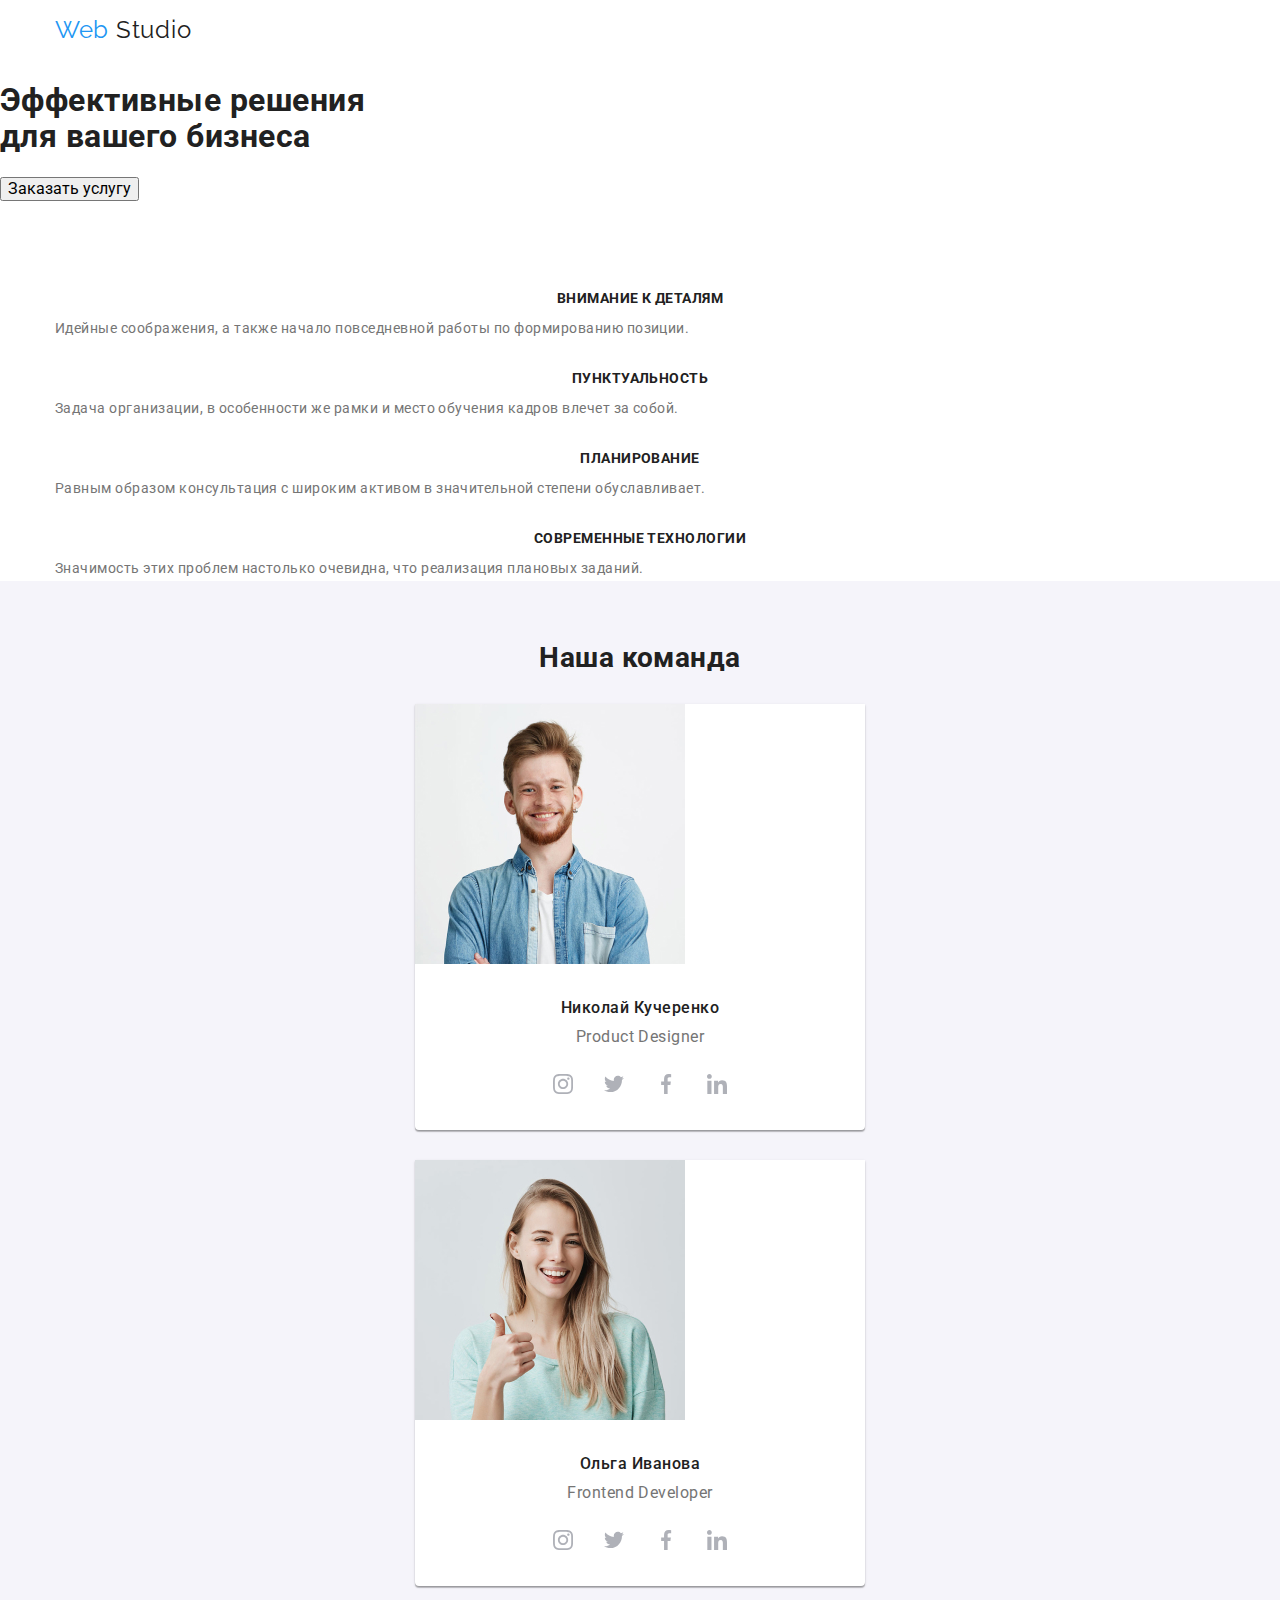
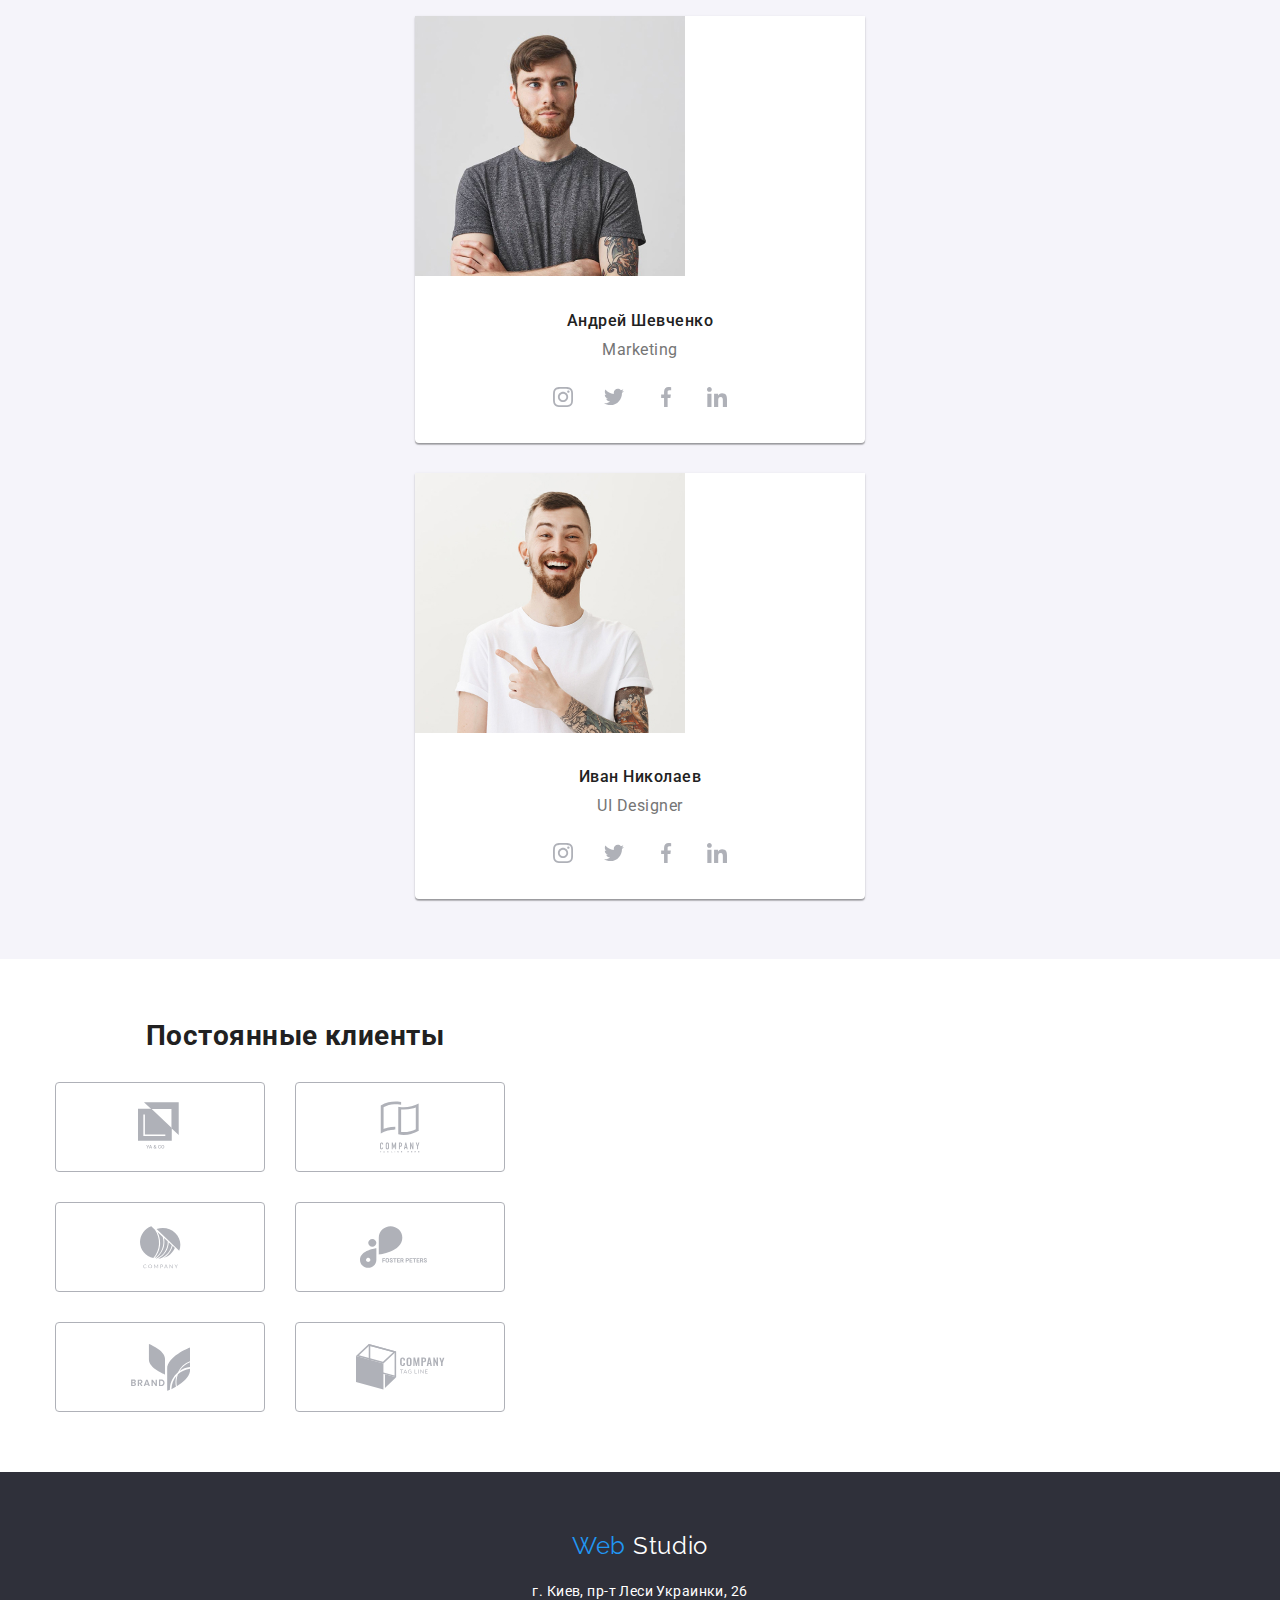
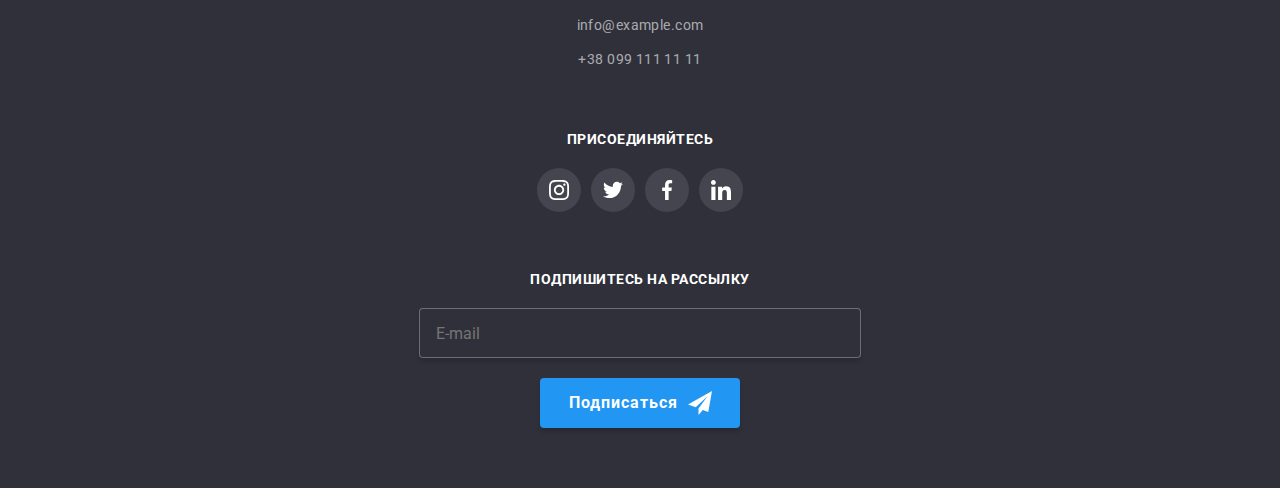
==== index.html @ 6e50695f "v.1.0" ====
<!DOCTYPE html>
<html lang="ru">
  <head>
    <meta charset="utf-8" />
    <!-- <meta name="description" content="" /> -->
    <meta name="viewport" content="width=device-width, initial-scale=1.0" />
    <title>Web Studio</title>
    <link
      href="https://fonts.googleapis.com/css2?family=Raleway:wght@700&family=Roboto:wght@400;500;700;900&display=swap"
      rel="stylesheet"
    />
    <link
      rel="stylesheet"
      href="https://cdnjs.cloudflare.com/ajax/libs/modern-normalize/0.6.0/modern-normalize.min.css"
    />
    <!-- <link rel="stylesheet" href="./css/styles.css" /> -->
    <link rel="stylesheet" href="./css/main.min.css"/>
  </head>

  <body>
    <!--Шапка страницы-->
    <header>
      <div class="container main-nav">
        <!--Navigation-->

        <a class="logo" href="#" target="_blank">
          <span class="logo-web">Web</span>
          <span class="logo-studio">Studio</span>
        </a>

        <nav class="nav">
          <ul class="nav-list">
            <li class="nav-item">
              <a href="#" class="nav-link current" target="_blank">Студия</a>
            </li>
            <li class="nav-item">
              <a href="./portfolio.html" class="nav-link" target="_blank"
                >Портфолио</a
              >
            </li>
            <li class="nav-item">
              <a href="#" class="nav-link" target="_blank">Контакты</a>
            </li>
          </ul>
        </nav>

        <!--Contacts-->
        <adress class="cont">
          <a class="cont-mail" href="mailto:">
            <svg class="icon-envelope">
              <use href="./images/symbol-defs.svg#icon-envelope"></use>
            </svg>
            info@devstudio.com</a>
          <a class="cont-num" href="tel:+380961111111">
            <svg class="icon-smartphone">
              <use href="./images/symbol-defs.svg#icon-smartphone"></use>
            </svg>
            +38 096 111 11 11</a>
        </adress>
      </div>
    </header>

    <main>
      <!--Hero-->
      <div class="overlay">
        <section class="hero">
          <h1 class="hero-title">
            Эффективные решения <br />
            для вашего бизнеса
          </h1>
          <!-- <a class="button primary" href="">Заказать услугу</a> -->
          <button class="btn" data-modal-open>Заказать услугу</button>
        </section>
      </div>
      <!--Modal-->
      <div class="backdrop is-hidden" data-modal>
        <div class="modal">
          <h2 class="backdrop-title">Оставьте свои данные, мы вам перезвоним</h2>
          <form class="backdrop-form js-form">
            <label class="form-field">
              <input type="text" class="form-input" name="user-name" placeholder=" "/>
              <span for="name" class="form-label">Имя</span>
              <svg class="iconblack">
                <use href="./images/symbol-defs.svg#icon-personblack"></use>
              </svg>
            </label>
            <label class="form-field">
              <input type="tel" class="form-input" name="user-tell" id="tell" placeholder=" "/>
              <span for="tell" class="form-label">Телефон</span>
              <svg class="iconblack">
              <use href="./images/symbol-defs.svg#icon-phoneblack"></use>
              </svg>
            </label>
            <label class="form-field">
              <input type="email" class="form-input" name="user-mail" id="mail" placeholder=" "/>
              <span for="mail" class="form-label">Почта</span>
              <svg class="iconblack">
              <use href="./images/symbol-defs.svg#icon-emailblack"></use>
              </svg>
            </label>
            <label class="form-field">
              <textarea name="comment" class="form-textarea" placeholder=" "></textarea>
              <span for="comment" class="form-label-textarea">Комментарий</span>
            </label>

            <label class="label-cond">
              <input class="form-cond" name="condition" type="checkbox"/>
              <span class="icon-notcheck"></span>
              <p>Соглашаюсь с рассылкой и принимаю <a class="terms" href="#" >Условия договора</a></p>
            </label>
            <button type="submit" class="btn send" submit>Отправить</button>
            <button class="iconclose" data-modal-close>
            <svg class="closeblack">
              <use href="./images/symbol-defs.svg#icon-closeblack"></use>
            </svg>
            </button>
          </form>
        </div>
      </div>

      <!--Features-->
      <div class="container">
        <section class="features">
          <h2 class="features-title">Особенности</h2>
          <ul class="features-list">
            <li class="features-item icon-antenna">
              <h3 class="features-name">Внимание к деталям</h3>
              <p class="features-descr">
                Идейные соображения, а также начало повседневной работы по
                формированию позиции.
              </p>
            </li>

            <li class="features-item icon-clock">
              <h3 class="features-name">Пунктуальность</h3>
              <p class="features-descr">
                Задача организации, в особенности же рамки и место обучения
                кадров влечет за собой.
              </p>
            </li>

            <li class="features-item icon-diagram">
              <h3 class="features-name">Планирование</h3>
              <p class="features-descr">
                Равным образом консультация с широким активом в значительной
                степени обуславливает.
              </p>
            </li>

            <li class="features-item icon-astronaut">
              <h3 class="features-name">Современные технологии</h3>
              <p class="features-descr">
                Значимость этих проблем настолько очевидна, что реализация
                плановых заданий.
              </p>
            </li>
          </ul>
        </section>
      </div>

      <!--Service-->
      <div class="container">
        <section class="service">
          <h2 class="service-title">Чем мы занимаемся</h2>
          <ul class="service-list">
            <li class="service-item">
              <a class="service-link" href=""><img src="./images/nbook.jpg" alt="Ноутбук" />
              <h3 class="button secondary">Десктопные приложения</h3></a>
            </li>

            <li class="service-item">
              <a class="service-link" href=""><img src="./images/smart.jpg" alt="Смартфон" />
              <h3 class="button secondary">Мобильные приложения</h3></a>
            </li>

            <li class="service-item">
              <a class="service-link" href=""><img src="./images/design.jpg" alt="Дизайн" />
              <h3 class="button secondary">Дизайнерские решения</h3></a>
            </li>
          </ul>
        </section>
      </div>

      <!--Team-->
      <div class="team-back">
        <section class="container team" >
          <h2 class="team-title">Наша команда</h2>
          <ul class="team-list">
            <li class="team-item">
                <img
                  src="./images/smith.jpg"
                  alt="Николай Кучеренко"/>
              <p class="team-name">Николай Кучеренко</p>
              <p class="team-post">Product Designer</p>
              <ul class="team-social">
                <li>
                  <a class="social-item" href="#">
                    <svg class="icon-instagram">
                      <use href="./images/symbol-defs.svg#icon-instagram">
                      </use>
                    </svg>
                  </a>
                </li>
                <li>
                  <a class="social-item" href="#">
                    <svg class="icon-twitter">
                      <use href="./images/symbol-defs.svg#icon-twitter">
                      </use>
                    </svg>
                  </a>
                </li>
                <li>
                  <a class="social-item" href="#">
                    <svg class="icon-facebook">
                      <use href="./images/symbol-defs.svg#icon-facebook">
                      </use>
                    </svg>
                  </a>
                </li>
                <li>
                  <a class="social-item" href="#">
                    <svg class="icon-linkedin">
                      <use href="./images/symbol-defs.svg#icon-linkedin">
                      </use>
                    </svg>
                  </a>
                </li>
              </ul>
            </li>

            <li class="team-item">
              <img src="./images/stewart.jpg" alt="Ольга Иванова" />
              <p class="team-name">Ольга Иванова</p>
              <p class="team-post">Frontend Developer</p>
              <ul class="team-social">
                <li>
                  <a class="social-item" href="#">
                    <svg class="icon-instagram">
                      <use href="./images/symbol-defs.svg#icon-instagram">
                      </use>
                    </svg>
                  </a>
                </li>
                <li>
                  <a class="social-item" href="#">
                    <svg class="icon-twitter">
                      <use href="./images/symbol-defs.svg#icon-twitter">
                      </use>
                    </svg>
                  </a>
                </li>
                <li>
                  <a class="social-item" href="#">
                    <svg class="icon-facebook">
                      <use href="./images/symbol-defs.svg#icon-facebook">
                      </use>
                    </svg>
                  </a>
                </li>
                <li>
                  <a class="social-item" href="#">
                    <svg class="icon-linkedin">
                      <use href="./images/symbol-defs.svg#icon-linkedin">
                      </use>
                    </svg>
                  </a>
                </li>
              </ul>
            </li>

            <li class="team-item">
              <img src="./images/jakis.jpg" alt="Андрей Шевченко"
              />
              <p class="team-name">Андрей Шевченко</p>
              <p class="team-post">Marketing</p>
              <ul class="team-social">
                <li>
                  <a class="social-item" href="#">
                    <svg class="icon-instagram">
                      <use href="./images/symbol-defs.svg#icon-instagram">
                      </use>
                    </svg>
                  </a>
                </li>
                <li>
                  <a class="social-item" href="#">
                    <svg class="icon-twitter">
                      <use href="./images/symbol-defs.svg#icon-twitter">
                      </use>
                    </svg>
                  </a>
                </li>
                <li>
                  <a class="social-item" href="#">
                    <svg class="icon-facebook">
                      <use href="./images/symbol-defs.svg#icon-facebook">
                      </use>
                    </svg>
                  </a>
                </li>
                <li>
                  <a class="social-item" href="#">
                    <svg class="icon-linkedin">
                      <use href="./images/symbol-defs.svg#icon-linkedin">
                      </use>
                    </svg>
                  </a>
                </li>
              </ul>
            </li>

            <li class="team-item">
              <img src="./images/doe.jpg" alt="Иван Николаев" />
              <p class="team-name">Иван Николаев</p>
              <p class="team-post">UI Designer</p>
              <ul class="team-social">
                <li>
                  <a class="social-item" href="#">
                    <svg class="icon-instagram">
                      <use href="./images/symbol-defs.svg#icon-instagram">
                      </use>
                    </svg>
                  </a>
                </li>
                <li>
                  <a class="social-item" href="#">
                    <svg class="icon-twitter">
                      <use href="./images/symbol-defs.svg#icon-twitter">
                      </use>
                    </svg>
                  </a>
                </li>
                <li>
                  <a class="social-item" href="#">
                    <svg class="icon-facebook">
                      <use href="./images/symbol-defs.svg#icon-facebook">
                      </use>
                    </svg>
                  </a>
                </li>
                <li>
                  <a class="social-item" href="#">
                    <svg class="icon-linkedin">
                      <use href="./images/symbol-defs.svg#icon-linkedin">
                      </use>
                    </svg>
                  </a>
                </li>
              </ul>
            </li>
          </ul>
        </section>
      </div>

      <!--Client-->
      <div class="container">
        <section class="client">
          <h2 class="client-title">Постоянные клиенты</h2>
          <ul class="client-list">
            <li class="client-item">
              <a class="company" href="">
                <svg class="icon-logo1">
                  <use href="./images/symbol-defs.svg#icon-logo1" ></use>
                </svg>
              </a>
            </li>
            <li class="client-item">
              <a class="company" href="">
                <svg class="icon-logo2">
                  <use href="./images/symbol-defs.svg#icon-logo2" ></use>
                </svg>
              </a>
            </li>
            <li class="client-item">
              <a class="company" href="">
                <svg class="icon-logo3">
                  <use href="./images/symbol-defs.svg#icon-logo3" ></use>
                </svg>
              </a>
            </li>
            <li class="client-item">
              <a class="company" href="">
                <svg class="icon-logo4">
                  <use href="./images/symbol-defs.svg#icon-logo4" ></use>
                </svg>
              </a>
            </li>
            <li class="client-item">
              <a class="company" href="">
                <svg class="icon-logo5">
                  <use href="./images/symbol-defs.svg#icon-logo5" ></use>
                </svg>
              </a>
            </li>
            <li class="client-item">
              <a class="company" href="">
                <svg class="icon-logo6">
                  <use href="./images/symbol-defs.svg#icon-logo6" ></use>
                </svg>
              </a>
            </li>
          </ul>
        </section>
      </div>
    </main>

    <!--Footer-->
    <footer class="footer">
      <!--Contacts-->
      <div class="foot container">
        <div class="first-foot">
          <a class="logo" href=""><span class="logo-web">Web</span> Studio</a>
          <div class="footer-address">
            <div>г. Киев, пр-т Леси Украинки, 26</div>
            <div><a class="footer-mail" href="mailto:info@example.com">info@example.com</a></div>
            <div><a class="footer-num" href="tel:+380991111111">+38 099 111 11 11</a></div>
          </div>
        </div>

        <div class="second-foot">
          <p class="footer-action">Присоединяйтесь</p>
          <ul class="invite-list">
            <li class="invite-item">
              <a class="invite-social" href="">
                <svg class="invite-instagram">
                  <use href="./images/symbol-defs.svg#icon-instagram">
                  </use>
                </svg>
              </a>
            </li>
            <li class="invite-item">
              <a class="invite-social" href="">
                <svg class="invite-twitter">
                  <use href="./images/symbol-defs.svg#icon-twitter">
                  </use>
                </svg>
              </a>
            </li>
            <li class="invite-item">
              <a class="invite-social" href="">
                <svg class="invite-facebook">
                  <use href="./images/symbol-defs.svg#icon-facebook">
                  </use>
                </svg>
              </a>
            </li>
            <li class="invite-item">
              <a class="invite-social" href="">
                <svg class="invite-linkedin">
                  <use href="./images/symbol-defs.svg#icon-linkedin">
                  </use>
                </svg>
              </a>
            </li>
          </ul>
        </div>

        <div class="third-foot">
          <p class="footer-action">Подпишитесь на рассылку</p>
          <div class="foot-input">
            <input class="action-email" type="text" name="mail" placeholder="E-mail" />
            <button class="btn" type="submit">Подписаться
              <svg class="icon-iconsend">
              <use href="./images/symbol-defs.svg#icon-iconsend">
              </use></svg>
            </button>
          </div>
        </div>
      </div>
    </footer>
    <script src="./js/modal.js"></script>
  </body>
</html>
---- css/main.min.css ----
.btn.send,.third-foot .btn{padding-top:10px;padding-bottom:10px;width:200px;font-weight:700;line-height:1.88;letter-spacing:0.06em;border:0;color:#fff;background:#2196f3;-webkit-box-shadow:0px 4px 4px rgba(0,0,0,0.15);box-shadow:0px 4px 4px rgba(0,0,0,0.15);border-radius:4px;cursor:pointer}.btn.send:hover,.third-foot .btn:hover{background:#188CE8}html{-webkit-box-sizing:border-box;box-sizing:border-box}*,*::before,*::after{-webkit-box-sizing:inherit;box-sizing:inherit}body{color:#212121;font-family:"Roboto",sans-serif;letter-spacing:0.03em}ul{list-style:none;margin:0 0;padding:0 0}a{text-decoration:none}p{margin-top:0;margin-bottom:0}.container{margin-left:auto;margin-right:auto;padding:0 15px}@media screen and (min-width: 480px){.container{width:480px}}@media screen and (min-width: 768px){.container{width:768px}}@media screen and (min-width: 1200px){.container{width:1200px}}.logo{margin-top:16px;margin-bottom:16px;color:#fff;font-family:"Raleway",sans-serif;font-size:24px;line-height:1.17;letter-spacing:0.03em}.logo-web{color:#2196f3}.logo-studio{color:#212121}.main-nav{display:-webkit-box;display:-ms-flexbox;display:flex;-webkit-box-align:center;-ms-flex-align:center;align-items:center;-webkit-box-pack:justify;-ms-flex-pack:justify;justify-content:space-between}.nav{display:none}.current{color:#2196f3}.current::after{content:'';position:absolute;bottom:0;left:0;width:100%;height:4px;background-color:#2196f3;border-radius:2px;opacity:1}.cont{display:none}.backdrop{display:-webkit-box;display:-ms-flexbox;display:flex;position:fixed;top:0;left:0;width:100%;height:100%;background:rgba(0,0,0,0.2);-webkit-transition:all 250ms cubic-bezier(0.4, 0, 0.2, 1);transition:all 250ms cubic-bezier(0.4, 0, 0.2, 1);z-index:5}.backdrop.is-hidden{visibility:hidden;opacity:0;pointer-events:none;-webkit-transition:all 250ms cubic-bezier(0.4, 0, 0.2, 1);transition:all 250ms cubic-bezier(0.4, 0, 0.2, 1)}.backdrop-title{margin:0 0 30px 0;font-size:20px;line-height:1.15;text-align:center;letter-spacing:0.03em}.backdrop-form{display:block;text-align:center}.modal{position:absolute;padding:40px;width:528px;height:581px;top:50%;left:50%;background:#fff;-webkit-box-shadow:0px 2px 1px rgba(0,0,0,0.2),0px 1px 1px rgba(0,0,0,0.14),0px 1px 3px rgba(0,0,0,0.12);box-shadow:0px 2px 1px rgba(0,0,0,0.2),0px 1px 1px rgba(0,0,0,0.14),0px 1px 3px rgba(0,0,0,0.12);border-radius:4px;z-index:5;-webkit-transform:translateX(-50%) translateY(-50%);transform:translateX(-50%) translateY(-50%);-webkit-transition:all 250ms cubic-bezier(0.4, 0, 0.2, 1);transition:all 250ms cubic-bezier(0.4, 0, 0.2, 1)}.form-field{position:relative;display:block}.form-label{position:absolute;top:13px;left:42px;color:#757575;font-size:14px;line-height:1.14;letter-spacing:0.01em;-webkit-transition:all 250ms cubic-bezier(0.4, 0, 0.2, 1);transition:all 250ms cubic-bezier(0.4, 0, 0.2, 1)}.form-input:focus+.form-label,.form-input:not(:placeholder-shown)+.form-label{position:absolute;top:-20px;left:20px;font-size:12px;line-height:1.17;letter-spacing:0.01em;color:#2196f3}.form-input{height:40px;width:448px;margin-bottom:28px;padding-left:42px;border:1px solid rgba(33,33,33,0.2);-webkit-box-sizing:border-box;box-sizing:border-box;border-radius:4px;outline:none;-webkit-transition:all 250ms cubic-bezier(0.4, 0, 0.2, 1);transition:all 250ms cubic-bezier(0.4, 0, 0.2, 1)}.form-input:focus{border:1px solid #2196f3;-webkit-box-sizing:border-box;box-sizing:border-box;border-radius:4px}.form-textarea{height:120px;width:448px;border:1px solid rgba(33,33,33,0.2);-webkit-box-sizing:border-box;box-sizing:border-box;border-radius:4px;outline:none;-webkit-transition:all 250ms cubic-bezier(0.4, 0, 0.2, 1);transition:all 250ms cubic-bezier(0.4, 0, 0.2, 1)}.form-textarea:focus{border:1px solid #2196f3;-webkit-box-sizing:border-box;box-sizing:border-box;border-radius:4px}.form-label-textarea{position:absolute;top:13px;left:20px;color:#757575;font-size:14px;line-height:1.14;letter-spacing:0.01em;-webkit-transition:all 250ms cubic-bezier(0.4, 0, 0.2, 1);transition:all 250ms cubic-bezier(0.4, 0, 0.2, 1)}.form-textarea:focus+.form-label-textarea,.form-textarea:not(:placeholder-shown)+.form-label-textarea{position:absolute;top:-20px;left:20px;font-size:12px;line-height:1.17;letter-spacing:0.01em;color:#2196f3}.iconblack{display:-webkit-box;display:-ms-flexbox;display:flex;height:18px;width:18px;position:absolute;top:11px;left:19px;z-index:4;fill:#212121;-webkit-transition:all 250ms cubic-bezier(0.4, 0, 0.2, 1);transition:all 250ms cubic-bezier(0.4, 0, 0.2, 1)}.form-input:focus ~ .iconblack{fill:#2196f3}.label-cond{position:relative;display:-webkit-box;display:-ms-flexbox;display:flex;-webkit-box-align:center;-ms-flex-align:center;align-items:center;margin-top:27px;font-size:14px;line-height:1.7;letter-spacing:0.03em;color:#757575}.label-cond p{position:absolute;left:36px}.terms{color:#2196f3}.terms::after{content:'';position:absolute;bottom:5px;right:0;width:127px;height:0.5px;background-color:#2196f3;opacity:1}.form-cond{position:absolute;-webkit-appearance:none;-moz-appearance:none;appearance:none}.icon-notcheck{position:absolute;height:15px;width:16px;left:13px;background-image:url(../images/notcheck.svg);-webkit-transition:all 250ms cubic-bezier(0.4, 0, 0.2, 1);transition:all 250ms cubic-bezier(0.4, 0, 0.2, 1)}.form-cond:checked+.icon-notcheck{background-image:url(../images/iconcheck.svg)}.btn.send{position:absolute;bottom:40px;left:50%;-webkit-transform:translateX(-50%);transform:translateX(-50%)}.iconclose{position:absolute;display:-webkit-box;display:-ms-flexbox;display:flex;-webkit-box-pack:center;-ms-flex-pack:center;justify-content:center;-webkit-box-align:center;-ms-flex-align:center;align-items:center;padding:0;width:30px;height:30px;top:8px;right:8px;z-index:4;border:1px solid rgba(0,0,0,0.1);border-radius:50%;-webkit-box-sizing:border-box;box-sizing:border-box;background-color:transparent;outline:none;-webkit-transition:all 250ms cubic-bezier(0.4, 0, 0.2, 1);transition:all 250ms cubic-bezier(0.4, 0, 0.2, 1)}.iconclose:focus,.iconclose:hover{fill:#2196f3}.closeblack{position:absolute;width:18px;height:18px}.features{padding-top:60px}.features-title{display:none}.features-item::before{height:120px;content:"";background-position:center;background-repeat:no-repeat;background-color:#F5F4FA}.features-name{text-align:center;margin-top:30px;margin-bottom:0;color:#212121;font-weight:700;font-size:14px;line-height:1.14;text-transform:uppercase}.features-descr{margin-top:10px;margin-bottom:0;color:#757575;font-weight:400;font-size:14px;line-height:1.71}.icon-antenna::before{background-image:url(../images/antenna.svg)}.icon-clock::before{background-image:url(../images/clock.svg)}.icon-diagram::before{background-image:url(../images/diagram.svg)}.icon-astronaut::before{background-image:url(../images/astronaut.svg)}.service{display:none}.team{width:480px;padding-top:60px;padding-bottom:60px}.team-back{background-color:#F5F4FA}.team-title{margin-top:0;margin-bottom:0;color:#212121;font-weight:700;font-size:28px;line-height:1.18;text-align:center}.team-item{padding-bottom:24px;margin-top:30px;background-color:#fff;-webkit-box-shadow:0px 2px 1px rgba(0,0,0,0.2),0px 1px 1px rgba(0,0,0,0.14),0px 1px 3px rgba(0,0,0,0.12);box-shadow:0px 2px 1px rgba(0,0,0,0.2),0px 1px 1px rgba(0,0,0,0.14),0px 1px 3px rgba(0,0,0,0.12);border-radius:0px 0px 4px 4px}.team-name{margin-top:30px;margin-bottom:0;color:#212121;font-weight:500;font-size:16px;line-height:1.19;text-align:center}.team-post{margin-top:10px;margin-bottom:0;color:#757575;font-weight:400;font-size:16px;line-height:1.19;text-align:center}.team-social{display:-webkit-box;display:-ms-flexbox;display:flex;-ms-flex-pack:distribute;justify-content:space-around;margin:16px 122px 0 122px}a.social-item{display:-webkit-box;display:-ms-flexbox;display:flex;-webkit-box-pack:center;-ms-flex-pack:center;justify-content:center;-webkit-box-align:center;-ms-flex-align:center;align-items:center;height:44px;width:44px;border-radius:50%;fill:#AFB1B8}.icon-instagram,.icon-twitter,.icon-facebook,.icon-linkedin{width:20px;height:20px}.client{padding-top:60px;padding-bottom:60px;width:480px}.client-title{margin-top:0;margin-bottom:0;color:#212121;font-weight:700;font-size:28px;line-height:1.18;text-align:center}.client-list{display:-webkit-box;display:-ms-flexbox;display:flex;-ms-flex-wrap:wrap;flex-wrap:wrap}.client-item{margin-top:30px;margin-right:30px}.client-item:nth-child(even){margin-right:0}.company{display:-webkit-box;display:-ms-flexbox;display:flex;-webkit-box-pack:center;-ms-flex-pack:center;justify-content:center;-webkit-box-align:center;-ms-flex-align:center;align-items:center;width:210px;height:90px;border:1px solid #AFB1B8;border-radius:4px;fill:#AFB1B8;-webkit-transition:all 250ms cubic-bezier(0.4, 0, 0.2, 1);transition:all 250ms cubic-bezier(0.4, 0, 0.2, 1)}.company:hover,.company:focus{fill:#2196f3;border-color:#2196f3}.icon-logo1{height:50px;width:45px}.icon-logo2{height:52px;width:40px}.icon-logo3{height:43px;width:41px}.icon-logo4{height:43px;width:80px}.icon-logo5{height:47px;width:59px}.icon-logo6{height:46px;width:89px}.footer{width:inherit;padding-top:60px;padding-bottom:60px;text-align:center;background-color:#2F303A}.footer-mail,.footer-num{color:rgba(255,255,255,0.6)}.footer-mail:hover,.footer-mail:focus,.footer-num:hover,.footer-num:focus{color:#2196f3}.footer-action{margin-top:60px;margin-bottom:20px;color:#fff;font-weight:700;font-size:14px;line-height:1.14;text-transform:uppercase}.footer-address{margin-top:20px;color:#fff;font-style:400;font-size:14px;line-height:1.71;letter-spacing:0.03em}.footer-address div{margin-top:10px}.foot-input{display:inline-block}.first-foot a.logo{margin:0}.third-foot .btn{position:relative;height:50px;text-align:left;padding-left:29px}.invite-list{display:-webkit-box;display:-ms-flexbox;display:flex;-webkit-box-pack:center;-ms-flex-pack:center;justify-content:center;margin-top:20px}.invite-item:not(:last-child){margin-right:10px}.invite-instagram,.invite-twitter,.invite-facebook,.invite-linkedin{width:20px;height:20px;fill:#fff}a.invite-social{display:-webkit-box;display:-ms-flexbox;display:flex;-webkit-box-pack:center;-ms-flex-pack:center;justify-content:center;-webkit-box-align:center;-ms-flex-align:center;align-items:center;height:44px;width:44px;background-color:rgba(255,255,255,0.1);background-size:44px;border-radius:50%;-webkit-transition:all 250ms cubic-bezier(0.4, 0, 0.2, 1);transition:all 250ms cubic-bezier(0.4, 0, 0.2, 1)}a.invite-social:hover,a.invite-social:focus{background-color:#2196f3;background-size:44px;border-radius:50%}.action-email{height:50px;width:100%;padding:16px;margin-bottom:20px;color:rgba(255,255,255,0.6);border:1px solid rgba(255,255,255,0.3);-webkit-box-sizing:border-box;box-sizing:border-box;-webkit-box-shadow:0px 4px 4px rgba(0,0,0,0.15);box-shadow:0px 4px 4px rgba(0,0,0,0.15);border-radius:4px;background-color:#2F303A;-webkit-transition:all 250ms cubic-bezier(0.4, 0, 0.2, 1);transition:all 250ms cubic-bezier(0.4, 0, 0.2, 1)}.icon-iconsend{position:absolute;right:28px;bottom:13px;height:24px;width:24px;fill:#fff}
/*# sourceMappingURL=main.min.css.map */
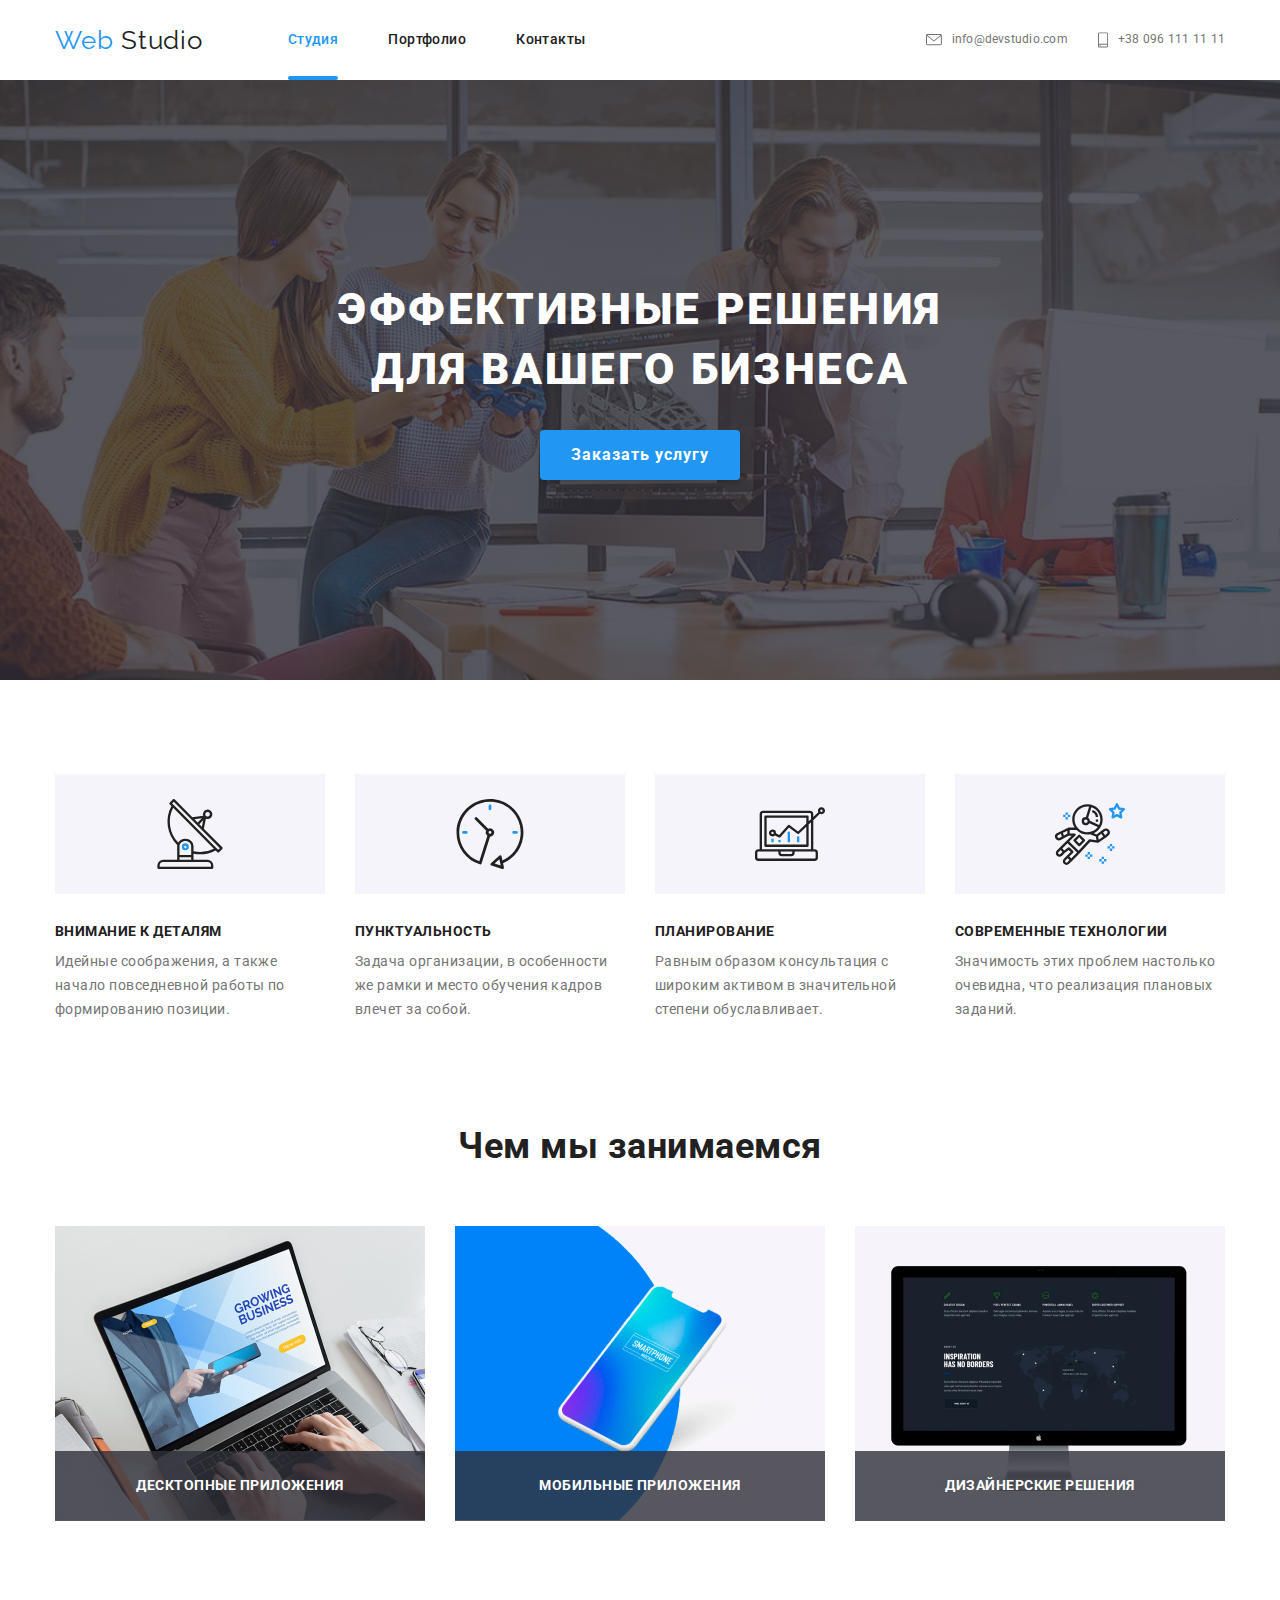
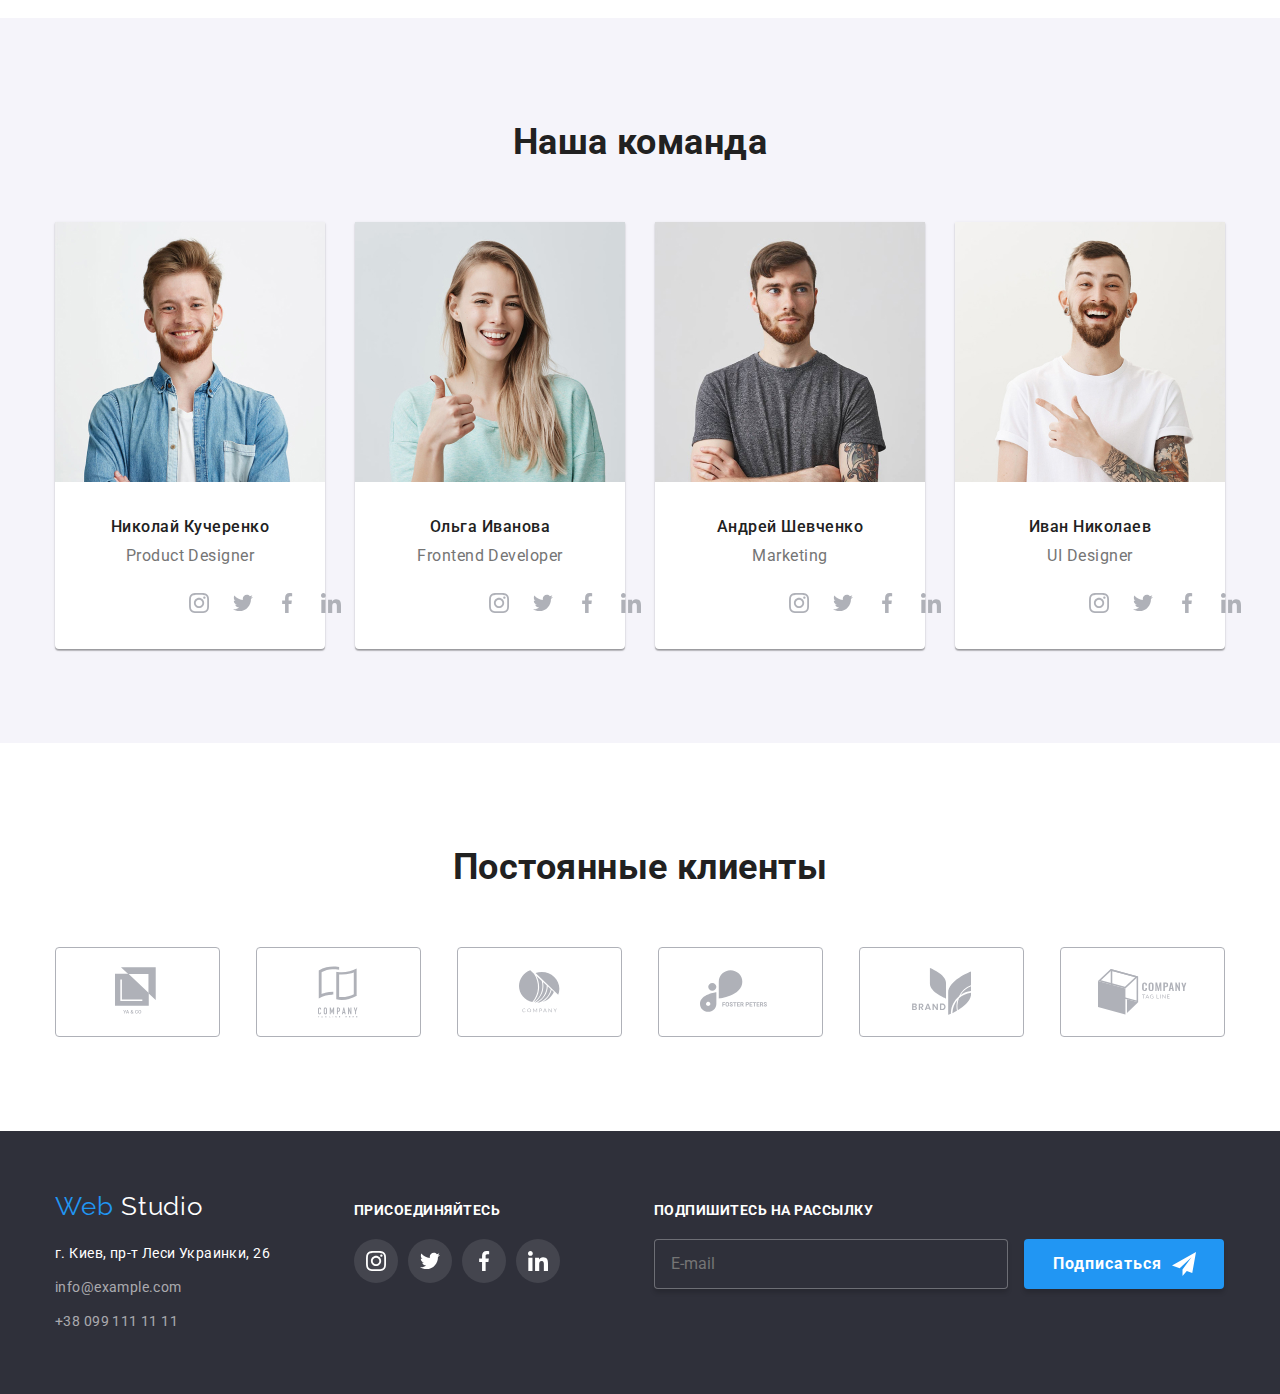
==== commit 9a43514e: "v.2.3" ====
--- a/index.html
+++ b/index.html
@@ -28,7 +28,19 @@
           <span class="logo-studio">Studio</span>
         </a>
 
-        <nav class="nav">
+
+
+
+        <!-- <button class="menu-button is-open" type="button" aria-expanded="false" aria-controls="menu-container" data-menu-button>
+          <svg aria-label="Переключатель мобильного меню" >
+            <use class="icon-cross" href="./images/symbol-defs.svg#icon-cross"></use>
+            <use class="icon-menu" href="./images/symbol-defs.svg#icon-menu"></use>
+          </svg>
+        </button> -->
+
+        <!-- <div class="menu-container is-open" id="menu-container" data-menu> -->
+
+          <nav class="nav">
           <ul class="nav-list">
             <li class="nav-item">
               <a href="#" class="nav-link current" target="_blank">Студия</a>
@@ -42,10 +54,10 @@
               <a href="#" class="nav-link" target="_blank">Контакты</a>
             </li>
           </ul>
-        </nav>
-
-        <!--Contacts-->
-        <adress class="cont">
+          </nav>
+
+          <!--Contacts-->
+          <adress class="cont">
           <a class="cont-mail" href="mailto:">
             <svg class="icon-envelope">
               <use href="./images/symbol-defs.svg#icon-envelope"></use>
@@ -56,7 +68,9 @@
               <use href="./images/symbol-defs.svg#icon-smartphone"></use>
             </svg>
             +38 096 111 11 11</a>
-        </adress>
+          </adress>
+        <!-- </div> -->
+
       </div>
     </header>
 
@@ -469,5 +483,6 @@
       </div>
     </footer>
     <script src="./js/modal.js"></script>
+    <script src="./js/menu.js"></script>
   </body>
 </html>
--- a/css/main.min.css
+++ b/css/main.min.css
@@ -1,2 +1,2 @@
-.btn.send,.third-foot .btn{padding-top:10px;padding-bottom:10px;width:200px;font-weight:700;line-height:1.88;letter-spacing:0.06em;border:0;color:#fff;background:#2196f3;-webkit-box-shadow:0px 4px 4px rgba(0,0,0,0.15);box-shadow:0px 4px 4px rgba(0,0,0,0.15);border-radius:4px;cursor:pointer}.btn.send:hover,.third-foot .btn:hover{background:#188CE8}html{-webkit-box-sizing:border-box;box-sizing:border-box}*,*::before,*::after{-webkit-box-sizing:inherit;box-sizing:inherit}body{color:#212121;font-family:"Roboto",sans-serif;letter-spacing:0.03em}ul{list-style:none;margin:0 0;padding:0 0}a{text-decoration:none}p{margin-top:0;margin-bottom:0}.container{margin-left:auto;margin-right:auto;padding:0 15px}@media screen and (min-width: 480px){.container{width:480px}}@media screen and (min-width: 768px){.container{width:768px}}@media screen and (min-width: 1200px){.container{width:1200px}}.logo{margin-top:16px;margin-bottom:16px;color:#fff;font-family:"Raleway",sans-serif;font-size:24px;line-height:1.17;letter-spacing:0.03em}.logo-web{color:#2196f3}.logo-studio{color:#212121}.main-nav{display:-webkit-box;display:-ms-flexbox;display:flex;-webkit-box-align:center;-ms-flex-align:center;align-items:center;-webkit-box-pack:justify;-ms-flex-pack:justify;justify-content:space-between}.nav{display:none}.current{color:#2196f3}.current::after{content:'';position:absolute;bottom:0;left:0;width:100%;height:4px;background-color:#2196f3;border-radius:2px;opacity:1}.cont{display:none}.backdrop{display:-webkit-box;display:-ms-flexbox;display:flex;position:fixed;top:0;left:0;width:100%;height:100%;background:rgba(0,0,0,0.2);-webkit-transition:all 250ms cubic-bezier(0.4, 0, 0.2, 1);transition:all 250ms cubic-bezier(0.4, 0, 0.2, 1);z-index:5}.backdrop.is-hidden{visibility:hidden;opacity:0;pointer-events:none;-webkit-transition:all 250ms cubic-bezier(0.4, 0, 0.2, 1);transition:all 250ms cubic-bezier(0.4, 0, 0.2, 1)}.backdrop-title{margin:0 0 30px 0;font-size:20px;line-height:1.15;text-align:center;letter-spacing:0.03em}.backdrop-form{display:block;text-align:center}.modal{position:absolute;padding:40px;width:528px;height:581px;top:50%;left:50%;background:#fff;-webkit-box-shadow:0px 2px 1px rgba(0,0,0,0.2),0px 1px 1px rgba(0,0,0,0.14),0px 1px 3px rgba(0,0,0,0.12);box-shadow:0px 2px 1px rgba(0,0,0,0.2),0px 1px 1px rgba(0,0,0,0.14),0px 1px 3px rgba(0,0,0,0.12);border-radius:4px;z-index:5;-webkit-transform:translateX(-50%) translateY(-50%);transform:translateX(-50%) translateY(-50%);-webkit-transition:all 250ms cubic-bezier(0.4, 0, 0.2, 1);transition:all 250ms cubic-bezier(0.4, 0, 0.2, 1)}.form-field{position:relative;display:block}.form-label{position:absolute;top:13px;left:42px;color:#757575;font-size:14px;line-height:1.14;letter-spacing:0.01em;-webkit-transition:all 250ms cubic-bezier(0.4, 0, 0.2, 1);transition:all 250ms cubic-bezier(0.4, 0, 0.2, 1)}.form-input:focus+.form-label,.form-input:not(:placeholder-shown)+.form-label{position:absolute;top:-20px;left:20px;font-size:12px;line-height:1.17;letter-spacing:0.01em;color:#2196f3}.form-input{height:40px;width:448px;margin-bottom:28px;padding-left:42px;border:1px solid rgba(33,33,33,0.2);-webkit-box-sizing:border-box;box-sizing:border-box;border-radius:4px;outline:none;-webkit-transition:all 250ms cubic-bezier(0.4, 0, 0.2, 1);transition:all 250ms cubic-bezier(0.4, 0, 0.2, 1)}.form-input:focus{border:1px solid #2196f3;-webkit-box-sizing:border-box;box-sizing:border-box;border-radius:4px}.form-textarea{height:120px;width:448px;border:1px solid rgba(33,33,33,0.2);-webkit-box-sizing:border-box;box-sizing:border-box;border-radius:4px;outline:none;-webkit-transition:all 250ms cubic-bezier(0.4, 0, 0.2, 1);transition:all 250ms cubic-bezier(0.4, 0, 0.2, 1)}.form-textarea:focus{border:1px solid #2196f3;-webkit-box-sizing:border-box;box-sizing:border-box;border-radius:4px}.form-label-textarea{position:absolute;top:13px;left:20px;color:#757575;font-size:14px;line-height:1.14;letter-spacing:0.01em;-webkit-transition:all 250ms cubic-bezier(0.4, 0, 0.2, 1);transition:all 250ms cubic-bezier(0.4, 0, 0.2, 1)}.form-textarea:focus+.form-label-textarea,.form-textarea:not(:placeholder-shown)+.form-label-textarea{position:absolute;top:-20px;left:20px;font-size:12px;line-height:1.17;letter-spacing:0.01em;color:#2196f3}.iconblack{display:-webkit-box;display:-ms-flexbox;display:flex;height:18px;width:18px;position:absolute;top:11px;left:19px;z-index:4;fill:#212121;-webkit-transition:all 250ms cubic-bezier(0.4, 0, 0.2, 1);transition:all 250ms cubic-bezier(0.4, 0, 0.2, 1)}.form-input:focus ~ .iconblack{fill:#2196f3}.label-cond{position:relative;display:-webkit-box;display:-ms-flexbox;display:flex;-webkit-box-align:center;-ms-flex-align:center;align-items:center;margin-top:27px;font-size:14px;line-height:1.7;letter-spacing:0.03em;color:#757575}.label-cond p{position:absolute;left:36px}.terms{color:#2196f3}.terms::after{content:'';position:absolute;bottom:5px;right:0;width:127px;height:0.5px;background-color:#2196f3;opacity:1}.form-cond{position:absolute;-webkit-appearance:none;-moz-appearance:none;appearance:none}.icon-notcheck{position:absolute;height:15px;width:16px;left:13px;background-image:url(../images/notcheck.svg);-webkit-transition:all 250ms cubic-bezier(0.4, 0, 0.2, 1);transition:all 250ms cubic-bezier(0.4, 0, 0.2, 1)}.form-cond:checked+.icon-notcheck{background-image:url(../images/iconcheck.svg)}.btn.send{position:absolute;bottom:40px;left:50%;-webkit-transform:translateX(-50%);transform:translateX(-50%)}.iconclose{position:absolute;display:-webkit-box;display:-ms-flexbox;display:flex;-webkit-box-pack:center;-ms-flex-pack:center;justify-content:center;-webkit-box-align:center;-ms-flex-align:center;align-items:center;padding:0;width:30px;height:30px;top:8px;right:8px;z-index:4;border:1px solid rgba(0,0,0,0.1);border-radius:50%;-webkit-box-sizing:border-box;box-sizing:border-box;background-color:transparent;outline:none;-webkit-transition:all 250ms cubic-bezier(0.4, 0, 0.2, 1);transition:all 250ms cubic-bezier(0.4, 0, 0.2, 1)}.iconclose:focus,.iconclose:hover{fill:#2196f3}.closeblack{position:absolute;width:18px;height:18px}.features{padding-top:60px}.features-title{display:none}.features-item::before{height:120px;content:"";background-position:center;background-repeat:no-repeat;background-color:#F5F4FA}.features-name{text-align:center;margin-top:30px;margin-bottom:0;color:#212121;font-weight:700;font-size:14px;line-height:1.14;text-transform:uppercase}.features-descr{margin-top:10px;margin-bottom:0;color:#757575;font-weight:400;font-size:14px;line-height:1.71}.icon-antenna::before{background-image:url(../images/antenna.svg)}.icon-clock::before{background-image:url(../images/clock.svg)}.icon-diagram::before{background-image:url(../images/diagram.svg)}.icon-astronaut::before{background-image:url(../images/astronaut.svg)}.service{display:none}.team{width:480px;padding-top:60px;padding-bottom:60px}.team-back{background-color:#F5F4FA}.team-title{margin-top:0;margin-bottom:0;color:#212121;font-weight:700;font-size:28px;line-height:1.18;text-align:center}.team-item{padding-bottom:24px;margin-top:30px;background-color:#fff;-webkit-box-shadow:0px 2px 1px rgba(0,0,0,0.2),0px 1px 1px rgba(0,0,0,0.14),0px 1px 3px rgba(0,0,0,0.12);box-shadow:0px 2px 1px rgba(0,0,0,0.2),0px 1px 1px rgba(0,0,0,0.14),0px 1px 3px rgba(0,0,0,0.12);border-radius:0px 0px 4px 4px}.team-name{margin-top:30px;margin-bottom:0;color:#212121;font-weight:500;font-size:16px;line-height:1.19;text-align:center}.team-post{margin-top:10px;margin-bottom:0;color:#757575;font-weight:400;font-size:16px;line-height:1.19;text-align:center}.team-social{display:-webkit-box;display:-ms-flexbox;display:flex;-ms-flex-pack:distribute;justify-content:space-around;margin:16px 122px 0 122px}a.social-item{display:-webkit-box;display:-ms-flexbox;display:flex;-webkit-box-pack:center;-ms-flex-pack:center;justify-content:center;-webkit-box-align:center;-ms-flex-align:center;align-items:center;height:44px;width:44px;border-radius:50%;fill:#AFB1B8}.icon-instagram,.icon-twitter,.icon-facebook,.icon-linkedin{width:20px;height:20px}.client{padding-top:60px;padding-bottom:60px;width:480px}.client-title{margin-top:0;margin-bottom:0;color:#212121;font-weight:700;font-size:28px;line-height:1.18;text-align:center}.client-list{display:-webkit-box;display:-ms-flexbox;display:flex;-ms-flex-wrap:wrap;flex-wrap:wrap}.client-item{margin-top:30px;margin-right:30px}.client-item:nth-child(even){margin-right:0}.company{display:-webkit-box;display:-ms-flexbox;display:flex;-webkit-box-pack:center;-ms-flex-pack:center;justify-content:center;-webkit-box-align:center;-ms-flex-align:center;align-items:center;width:210px;height:90px;border:1px solid #AFB1B8;border-radius:4px;fill:#AFB1B8;-webkit-transition:all 250ms cubic-bezier(0.4, 0, 0.2, 1);transition:all 250ms cubic-bezier(0.4, 0, 0.2, 1)}.company:hover,.company:focus{fill:#2196f3;border-color:#2196f3}.icon-logo1{height:50px;width:45px}.icon-logo2{height:52px;width:40px}.icon-logo3{height:43px;width:41px}.icon-logo4{height:43px;width:80px}.icon-logo5{height:47px;width:59px}.icon-logo6{height:46px;width:89px}.footer{width:inherit;padding-top:60px;padding-bottom:60px;text-align:center;background-color:#2F303A}.footer-mail,.footer-num{color:rgba(255,255,255,0.6)}.footer-mail:hover,.footer-mail:focus,.footer-num:hover,.footer-num:focus{color:#2196f3}.footer-action{margin-top:60px;margin-bottom:20px;color:#fff;font-weight:700;font-size:14px;line-height:1.14;text-transform:uppercase}.footer-address{margin-top:20px;color:#fff;font-style:400;font-size:14px;line-height:1.71;letter-spacing:0.03em}.footer-address div{margin-top:10px}.foot-input{display:inline-block}.first-foot a.logo{margin:0}.third-foot .btn{position:relative;height:50px;text-align:left;padding-left:29px}.invite-list{display:-webkit-box;display:-ms-flexbox;display:flex;-webkit-box-pack:center;-ms-flex-pack:center;justify-content:center;margin-top:20px}.invite-item:not(:last-child){margin-right:10px}.invite-instagram,.invite-twitter,.invite-facebook,.invite-linkedin{width:20px;height:20px;fill:#fff}a.invite-social{display:-webkit-box;display:-ms-flexbox;display:flex;-webkit-box-pack:center;-ms-flex-pack:center;justify-content:center;-webkit-box-align:center;-ms-flex-align:center;align-items:center;height:44px;width:44px;background-color:rgba(255,255,255,0.1);background-size:44px;border-radius:50%;-webkit-transition:all 250ms cubic-bezier(0.4, 0, 0.2, 1);transition:all 250ms cubic-bezier(0.4, 0, 0.2, 1)}a.invite-social:hover,a.invite-social:focus{background-color:#2196f3;background-size:44px;border-radius:50%}.action-email{height:50px;width:100%;padding:16px;margin-bottom:20px;color:rgba(255,255,255,0.6);border:1px solid rgba(255,255,255,0.3);-webkit-box-sizing:border-box;box-sizing:border-box;-webkit-box-shadow:0px 4px 4px rgba(0,0,0,0.15);box-shadow:0px 4px 4px rgba(0,0,0,0.15);border-radius:4px;background-color:#2F303A;-webkit-transition:all 250ms cubic-bezier(0.4, 0, 0.2, 1);transition:all 250ms cubic-bezier(0.4, 0, 0.2, 1)}.icon-iconsend{position:absolute;right:28px;bottom:13px;height:24px;width:24px;fill:#fff}
+.hero>.btn,.btn.send,.third-foot .btn{padding-top:10px;padding-bottom:10px;width:200px;font-weight:700;line-height:1.88;letter-spacing:0.06em;border:0;color:#fff;background:#2196f3;-webkit-box-shadow:0px 4px 4px rgba(0,0,0,0.15);box-shadow:0px 4px 4px rgba(0,0,0,0.15);border-radius:4px;cursor:pointer}.hero>.btn:hover,.btn.send:hover,.third-foot .btn:hover{background:#188CE8}html{-webkit-box-sizing:border-box;box-sizing:border-box}*,*::before,*::after{-webkit-box-sizing:inherit;box-sizing:inherit}body{color:#212121;font-family:"Roboto",sans-serif;letter-spacing:0.03em}ul{list-style:none;margin:0 0;padding:0 0}a{text-decoration:none}p{margin-top:0;margin-bottom:0}.container{margin-left:auto;margin-right:auto;padding:0 15px}@media screen and (min-width: 480px){.container{width:480px}}@media screen and (min-width: 768px){.container{width:768px}}@media screen and (min-width: 1200px){.container{width:1200px}}.logo{margin-top:16px;margin-bottom:16px;color:#fff;font-family:"Raleway",sans-serif;font-size:24px;line-height:1.17;letter-spacing:0.03em}@media screen and (min-width: 768px){.logo{display:inline;margin-right:80px}}@media screen and (min-width: 1200px){.logo{margin-right:85px;font-size:26px;line-height:1.19}}.logo-web{color:#2196f3}.logo-studio{color:#212121}.main-nav{display:-webkit-box;display:-ms-flexbox;display:flex;-webkit-box-align:center;-ms-flex-align:center;align-items:center;-webkit-box-pack:justify;-ms-flex-pack:justify;justify-content:space-between;height:80px}.nav{display:none}@media screen and (min-width: 768px){.nav{display:block}.nav-list{display:-webkit-box;display:-ms-flexbox;display:flex;font-size:14px;letter-spacing:0.03em}.nav-item{position:relative}.nav-item:not(:last-child){margin-right:50px}.nav-link{display:-webkit-box;display:-ms-flexbox;display:flex;-webkit-box-align:center;-ms-flex-align:center;align-items:center;min-height:80px;color:#212121;font-weight:500;font-size:14px;line-height:1.14;-webkit-transition:color 250ms cubic-bezier(0.4, 0, 0.2, 1);transition:color 250ms cubic-bezier(0.4, 0, 0.2, 1)}.nav-link:hover,.nav-link:focus{color:#2196f3}}.current{color:#2196f3}.current::after{content:'';position:absolute;bottom:0;left:0;width:100%;height:4px;background-color:#2196f3;border-radius:2px;opacity:1}.cont-mail,.cont-num{display:-webkit-box;display:-ms-flexbox;display:flex;-webkit-box-align:center;-ms-flex-align:center;align-items:center;max-height:16px;font-size:12px;line-height:1.67;letter-spacing:0.02em;color:#757575;fill:#757575;-webkit-transition:color 250ms cubic-bezier(0.4, 0, 0.2, 1),fill 250ms cubic-bezier(0.4, 0, 0.2, 1);transition:color 250ms cubic-bezier(0.4, 0, 0.2, 1),fill 250ms cubic-bezier(0.4, 0, 0.2, 1)}.cont-mail:hover,.cont-mail:focus,.cont-num:hover,.cont-num:focus{color:#2196f3;fill:#2196f3}@media screen and (max-width: 767px){.cont{display:none}}@media screen and (min-width: 768px){.cont{display:block;margin-left:80px}.cont-mail{margin-bottom:10px}}@media screen and (min-width: 1200px){.cont{display:-webkit-box;display:-ms-flexbox;display:flex;margin-left:auto}.cont-mail{margin-right:30px;margin-bottom:0}.cont-mail,.cont-num{max-height:16px;min-height:80px;line-height:1.14;letter-spacing:0.02em}}@media screen and (min-width: 768px){.icon-envelope{width:16px;margin-right:10px}}@media screen and (min-width: 768px){.icon-smartphone{width:10px;margin-right:10px}}.hero{position:relative;text-align:center}.hero>.btn{margin-top:30px}.hero-title{text-align:center;margin-top:0;margin-bottom:0;color:#fff;font-weight:900;font-size:26px;line-height:1.62;letter-spacing:0.06em;text-transform:uppercase}@media screen and (min-width: 1200px){.hero-title{font-size:44px;line-height:1.36}}.overlay{padding-top:118px;padding-bottom:118px;height:400px;margin-right:auto;margin-left:auto;background-position:center;background-color:#2c2c2c}@media screen and (min-width: 1200px){.overlay{padding-top:200px;padding-bottom:200px;height:600px;max-width:1600px;background-image:-webkit-gradient(linear, left top, right top, from(rgba(47,48,58,0.8)), to(rgba(47,48,58,0.8))),url("../images/Header.jpg");background-image:linear-gradient(to right, rgba(47,48,58,0.8), rgba(47,48,58,0.8)),url("../images/Header.jpg")}}.backdrop{display:-webkit-box;display:-ms-flexbox;display:flex;position:fixed;top:0;left:0;width:100%;height:100%;background:rgba(0,0,0,0.2);-webkit-transition:all 250ms cubic-bezier(0.4, 0, 0.2, 1);transition:all 250ms cubic-bezier(0.4, 0, 0.2, 1);z-index:5}.backdrop.is-hidden{visibility:hidden;opacity:0;pointer-events:none;-webkit-transition:all 250ms cubic-bezier(0.4, 0, 0.2, 1);transition:all 250ms cubic-bezier(0.4, 0, 0.2, 1)}.backdrop-title{margin:0 0 30px 0;font-size:20px;line-height:1.15;text-align:center;letter-spacing:0.03em}.backdrop-form{display:block;text-align:center}.modal{position:absolute;padding:40px;width:528px;height:581px;top:50%;left:50%;background:#fff;-webkit-box-shadow:0px 2px 1px rgba(0,0,0,0.2),0px 1px 1px rgba(0,0,0,0.14),0px 1px 3px rgba(0,0,0,0.12);box-shadow:0px 2px 1px rgba(0,0,0,0.2),0px 1px 1px rgba(0,0,0,0.14),0px 1px 3px rgba(0,0,0,0.12);border-radius:4px;z-index:5;-webkit-transform:translateX(-50%) translateY(-50%);transform:translateX(-50%) translateY(-50%);-webkit-transition:all 250ms cubic-bezier(0.4, 0, 0.2, 1);transition:all 250ms cubic-bezier(0.4, 0, 0.2, 1)}.form-field{position:relative;display:block}.form-label{position:absolute;top:13px;left:42px;color:#757575;font-size:14px;line-height:1.14;letter-spacing:0.01em;-webkit-transition:all 250ms cubic-bezier(0.4, 0, 0.2, 1);transition:all 250ms cubic-bezier(0.4, 0, 0.2, 1)}.form-input:focus+.form-label,.form-input:not(:placeholder-shown)+.form-label{position:absolute;top:-20px;left:20px;font-size:12px;line-height:1.17;letter-spacing:0.01em;color:#2196f3}.form-input{height:40px;width:448px;margin-bottom:28px;padding-left:42px;border:1px solid rgba(33,33,33,0.2);-webkit-box-sizing:border-box;box-sizing:border-box;border-radius:4px;outline:none;-webkit-transition:all 250ms cubic-bezier(0.4, 0, 0.2, 1);transition:all 250ms cubic-bezier(0.4, 0, 0.2, 1)}.form-input:focus{border:1px solid #2196f3;-webkit-box-sizing:border-box;box-sizing:border-box;border-radius:4px}.form-textarea{height:120px;width:448px;border:1px solid rgba(33,33,33,0.2);-webkit-box-sizing:border-box;box-sizing:border-box;border-radius:4px;outline:none;-webkit-transition:all 250ms cubic-bezier(0.4, 0, 0.2, 1);transition:all 250ms cubic-bezier(0.4, 0, 0.2, 1)}.form-textarea:focus{border:1px solid #2196f3;-webkit-box-sizing:border-box;box-sizing:border-box;border-radius:4px}.form-label-textarea{position:absolute;top:13px;left:20px;color:#757575;font-size:14px;line-height:1.14;letter-spacing:0.01em;-webkit-transition:all 250ms cubic-bezier(0.4, 0, 0.2, 1);transition:all 250ms cubic-bezier(0.4, 0, 0.2, 1)}.form-textarea:focus+.form-label-textarea,.form-textarea:not(:placeholder-shown)+.form-label-textarea{position:absolute;top:-20px;left:20px;font-size:12px;line-height:1.17;letter-spacing:0.01em;color:#2196f3}.iconblack{display:-webkit-box;display:-ms-flexbox;display:flex;height:18px;width:18px;position:absolute;top:11px;left:19px;z-index:4;fill:#212121;-webkit-transition:all 250ms cubic-bezier(0.4, 0, 0.2, 1);transition:all 250ms cubic-bezier(0.4, 0, 0.2, 1)}.form-input:focus ~ .iconblack{fill:#2196f3}.label-cond{position:relative;display:-webkit-box;display:-ms-flexbox;display:flex;-webkit-box-align:center;-ms-flex-align:center;align-items:center;margin-top:27px;font-size:14px;line-height:1.7;letter-spacing:0.03em;color:#757575}.label-cond p{position:absolute;left:36px}.terms{color:#2196f3}.terms::after{content:'';position:absolute;bottom:5px;right:0;width:127px;height:0.5px;background-color:#2196f3;opacity:1}.form-cond{position:absolute;-webkit-appearance:none;-moz-appearance:none;appearance:none}.icon-notcheck{position:absolute;height:15px;width:16px;left:13px;background-image:url(../images/notcheck.svg);-webkit-transition:all 250ms cubic-bezier(0.4, 0, 0.2, 1);transition:all 250ms cubic-bezier(0.4, 0, 0.2, 1)}.form-cond:checked+.icon-notcheck{background-image:url(../images/iconcheck.svg)}.btn.send{position:absolute;bottom:40px;left:50%;-webkit-transform:translateX(-50%);transform:translateX(-50%)}.iconclose{position:absolute;display:-webkit-box;display:-ms-flexbox;display:flex;-webkit-box-pack:center;-ms-flex-pack:center;justify-content:center;-webkit-box-align:center;-ms-flex-align:center;align-items:center;padding:0;width:30px;height:30px;top:8px;right:8px;z-index:4;border:1px solid rgba(0,0,0,0.1);border-radius:50%;-webkit-box-sizing:border-box;box-sizing:border-box;background-color:transparent;outline:none;-webkit-transition:all 250ms cubic-bezier(0.4, 0, 0.2, 1);transition:all 250ms cubic-bezier(0.4, 0, 0.2, 1)}.iconclose:focus,.iconclose:hover{fill:#2196f3}.closeblack{position:absolute;width:18px;height:18px}.features{padding-top:30px;padding-bottom:60px}@media screen and (min-width: 1200px){.features{padding-top:94px;padding-bottom:0;margin-top:0;margin-bottom:0}}.features-title{display:none}@media screen and (min-width: 768px){.features-list{display:-webkit-box;display:-ms-flexbox;display:flex;-ms-flex-wrap:wrap;flex-wrap:wrap}}@media screen and (min-width: 1200px){.features-list{display:-webkit-box;display:-ms-flexbox;display:flex;-webkit-box-pack:justify;-ms-flex-pack:justify;justify-content:space-between;-ms-flex-wrap:nowrap;flex-wrap:nowrap}}.features-item::before{width:100%;height:120px;display:block;content:"";font-weight:400;background-position:center;background-repeat:no-repeat;background-color:#F5F4FA}@media screen and (max-width: 1199px){.features-item::before{margin-top:30px}}@media screen and (min-width: 768px){.features-item{width:354px;margin-left:30px}.features-item:nth-child(odd){margin-left:0px}}@media screen and (min-width: 1200px){.features-item{width:270px;margin-left:0}.features-item:not(:last-child){margin-right:30px}}.features-name{text-align:center;margin-top:30px;margin-bottom:0;color:#212121;font-weight:700;font-size:14px;line-height:1.14;text-transform:uppercase}@media screen and (min-width: 768px){.features-name{text-align:left}}.features-descr{margin-top:10px;margin-bottom:0;color:#757575;font-weight:400;font-size:14px;line-height:1.71}.icon-antenna::before{background-image:url(../images/antenna.svg)}.icon-clock::before{background-image:url(../images/clock.svg)}.icon-diagram::before{background-image:url(../images/diagram.svg)}.icon-astronaut::before{background-image:url(../images/astronaut.svg)}.service{padding-top:94px;padding-bottom:94px}@media screen and (max-width: 1199px){.service{display:none}}.service-title{margin-top:0;margin-bottom:0;color:#212121;font-weight:700;font-size:36px;line-height:1.67;text-align:center}.service-list{display:-webkit-box;display:-ms-flexbox;display:flex;-webkit-box-pack:justify;-ms-flex-pack:justify;justify-content:space-between;margin-top:50px}.service-item{position:relative}.service-item:not(:last-child){margin-right:30px}.service-item .service-link{width:370px}.button.secondary{position:absolute;bottom:3px;left:0;margin:0;padding:27px 0;width:inherit;color:#fff;background-color:rgba(47,48,58,0.8);font-size:14px;line-height:1.14;text-align:center;text-transform:uppercase}.team{padding-top:60px;padding-bottom:60px}@media screen and (min-width: 1200px){.team{padding-top:94px;padding-bottom:94px}}.team-back{background-color:#F5F4FA}.team-title{margin-top:0;margin-bottom:0;color:#212121;font-weight:700;font-size:28px;line-height:1.18;text-align:center}@media screen and (min-width: 1200px){.team-title{font-size:36px;line-height:1.67}}@media screen and (min-width: 768px){.team-list{-webkit-box-sizing:border-box;box-sizing:border-box;display:-webkit-box;display:-ms-flexbox;display:flex;-ms-flex-wrap:wrap;flex-wrap:wrap}}@media screen and (min-width: 1200px){.team-list{-webkit-box-pack:justify;-ms-flex-pack:justify;justify-content:space-between;-ms-flex-wrap:nowrap;flex-wrap:nowrap;margin-top:50px}}.team-item{padding-bottom:24px;margin-top:30px;background-color:#fff;-webkit-box-shadow:0px 2px 1px rgba(0,0,0,0.2),0px 1px 1px rgba(0,0,0,0.14),0px 1px 3px rgba(0,0,0,0.12);box-shadow:0px 2px 1px rgba(0,0,0,0.2),0px 1px 1px rgba(0,0,0,0.14),0px 1px 3px rgba(0,0,0,0.12);border-radius:0px 0px 4px 4px}@media screen and (min-width: 768px){.team-item{width:354px;margin-left:30px}.team-item:nth-child(odd){margin-left:0px}}@media screen and (min-width: 1200px){.team-item{width:270px;-webkit-box-sizing:border-box;box-sizing:border-box;margin-top:0;margin-left:0}.team-item:not(:last-child){margin-right:30px}}.team-name{margin-top:30px;margin-bottom:0;color:#212121;font-weight:500;font-size:16px;line-height:1.19;text-align:center}.team-post{margin-top:10px;margin-bottom:0;color:#757575;font-weight:400;font-size:16px;line-height:1.19;text-align:center}.team-social{display:-webkit-box;display:-ms-flexbox;display:flex;-ms-flex-pack:distribute;justify-content:space-around;margin:16px 122px 0 122px}a.social-item{display:-webkit-box;display:-ms-flexbox;display:flex;-webkit-box-pack:center;-ms-flex-pack:center;justify-content:center;-webkit-box-align:center;-ms-flex-align:center;align-items:center;height:44px;width:44px;border-radius:50%;fill:#AFB1B8;-webkit-transition:all 250ms cubic-bezier(0.4, 0, 0.2, 1);transition:all 250ms cubic-bezier(0.4, 0, 0.2, 1)}a.social-item:hover,a.social-item:focus{fill:#fff;background-color:#2196f3;background-size:44px;border-radius:50%}.icon-instagram,.icon-twitter,.icon-facebook,.icon-linkedin{width:20px;height:20px}.client{padding-top:60px;padding-bottom:60px}@media screen and (min-width: 1200px){.client{padding-top:94px;padding-bottom:94px}}.client-title{margin-top:0;margin-bottom:30px;color:#212121;font-weight:700;font-size:28px;line-height:1.18;text-align:center}@media screen and (min-width: 1200px){.client-title{margin-bottom:0;font-size:36px;line-height:1.67}}.client-list{display:-webkit-box;display:-ms-flexbox;display:flex;-ms-flex-wrap:wrap;flex-wrap:wrap}@media screen and (max-width: 1199px){.client-list{margin:-15px}}@media screen and (min-width: 1200px){.client-list{-webkit-box-pack:justify;-ms-flex-pack:justify;justify-content:space-between;margin-top:50px}}.client-item{width:calc((100% - 2 * 30px) / 2)}@media screen and (min-width: 768px){.client-item{width:calc((100% - 3 * 30px) / 3)}}@media screen and (max-width: 1199px){.client-item{margin:15px}}@media screen and (min-width: 1200px){.client-item{width:calc((100% - 6 * 30px) / 6)}.client-item:not(:last-child){margin-right:30px}}.company{display:-webkit-box;display:-ms-flexbox;display:flex;-webkit-box-pack:center;-ms-flex-pack:center;justify-content:center;-webkit-box-align:center;-ms-flex-align:center;align-items:center;max-width:210px;height:90px;border:1px solid #AFB1B8;border-radius:4px;fill:#AFB1B8;-webkit-transition:all 250ms cubic-bezier(0.4, 0, 0.2, 1);transition:all 250ms cubic-bezier(0.4, 0, 0.2, 1)}.company:hover,.company:focus{fill:#2196f3;border-color:#2196f3}@media screen and (min-width: 768px){.company{max-width:226px}}@media screen and (min-width: 1200px){.company{max-width:170px}}.icon-logo1{height:50px;width:45px}.icon-logo2{height:52px;width:40px}.icon-logo3{height:43px;width:41px}.icon-logo4{height:43px;width:80px}.icon-logo5{height:47px;width:59px}.icon-logo6{height:46px;width:89px}.footer{width:inherit;padding-top:60px;padding-bottom:60px;text-align:center;background-color:#2F303A}@media screen and (min-width: 1200px){.footer{text-align:left}}.footer-mail,.footer-num{color:rgba(255,255,255,0.6);-webkit-transition:color 250ms cubic-bezier(0.4, 0, 0.2, 1);transition:color 250ms cubic-bezier(0.4, 0, 0.2, 1)}@media screen and (min-width: 1200px){.footer-mail,.footer-num{margin-top:10px;display:inline-block}}.footer-mail:hover,.footer-mail:focus,.footer-num:hover,.footer-num:focus{color:#2196f3}.footer-action{margin-top:60px;margin-bottom:20px;color:#fff;font-weight:700;font-size:14px;line-height:1.14;text-transform:uppercase}@media screen and (min-width: 768px){.footer-action{margin-top:0}}.footer-address{margin-top:20px;color:#fff;font-size:14px;line-height:1.71;letter-spacing:0.03em}@media screen and (min-width: 1200px){.footer-address{width:230px}}@media screen and (max-width: 1199px){.footer-address div{margin-top:10px}}@media screen and (min-width: 768px){.foot{display:-webkit-box;display:-ms-flexbox;display:flex;-ms-flex-wrap:wrap;flex-wrap:wrap}}@media screen and (min-width: 1200px){.foot{-ms-flex-wrap:nowrap;flex-wrap:nowrap;-webkit-box-align:baseline;-ms-flex-align:baseline;align-items:baseline;-webkit-box-pack:justify;-ms-flex-pack:justify;justify-content:space-between}}.foot-input{display:inline-block}.first-foot a.logo{margin:0}@media screen and (min-width: 768px){.first-foot{margin-left:74px}}@media screen and (min-width: 1200px){.first-foot{margin-right:69px;margin-left:0}}@media screen and (min-width: 768px){.second-foot{margin-top:5px;margin-left:165px;margin-right:74px}}@media screen and (min-width: 1200px){.second-foot{margin-top:0;margin-left:0;margin-right:94px}}@media screen and (min-width: 768px){.third-foot{margin-top:60px;width:100%}}@media screen and (min-width: 1200px){.third-foot{margin-top:0}}.third-foot .btn{position:relative;height:50px;text-align:left;padding-left:29px}.invite-list{display:-webkit-box;display:-ms-flexbox;display:flex;-webkit-box-pack:center;-ms-flex-pack:center;justify-content:center;margin-top:20px}@media screen and (min-width: 1200px){.invite-list{-ms-flex-pack:distribute;justify-content:space-around}}.invite-item:not(:last-child){margin-right:10px}.invite-instagram,.invite-twitter,.invite-facebook,.invite-linkedin{width:20px;height:20px;fill:#fff}a.invite-social{display:-webkit-box;display:-ms-flexbox;display:flex;-webkit-box-pack:center;-ms-flex-pack:center;justify-content:center;-webkit-box-align:center;-ms-flex-align:center;align-items:center;height:44px;width:44px;background-color:rgba(255,255,255,0.1);background-size:44px;border-radius:50%;-webkit-transition:all 250ms cubic-bezier(0.4, 0, 0.2, 1);transition:all 250ms cubic-bezier(0.4, 0, 0.2, 1)}a.invite-social:hover,a.invite-social:focus{background-color:#2196f3;background-size:44px;border-radius:50%}.action-email{height:50px;width:100%;padding:16px;margin-bottom:20px;color:rgba(255,255,255,0.6);border:1px solid rgba(255,255,255,0.3);-webkit-box-sizing:border-box;box-sizing:border-box;-webkit-box-shadow:0px 4px 4px rgba(0,0,0,0.15);box-shadow:0px 4px 4px rgba(0,0,0,0.15);border-radius:4px;background-color:#2F303A;-webkit-transition:all 250ms cubic-bezier(0.4, 0, 0.2, 1);transition:all 250ms cubic-bezier(0.4, 0, 0.2, 1)}.action-email:not(:placeholder-shown){background-color:#2F303A;color:rgba(255,255,255,0.6)}@media screen and (min-width: 1200px){.action-email{width:354px;margin-right:12px}}.icon-iconsend{position:absolute;right:28px;bottom:13px;height:24px;width:24px;fill:#fff}
 /*# sourceMappingURL=main.min.css.map */